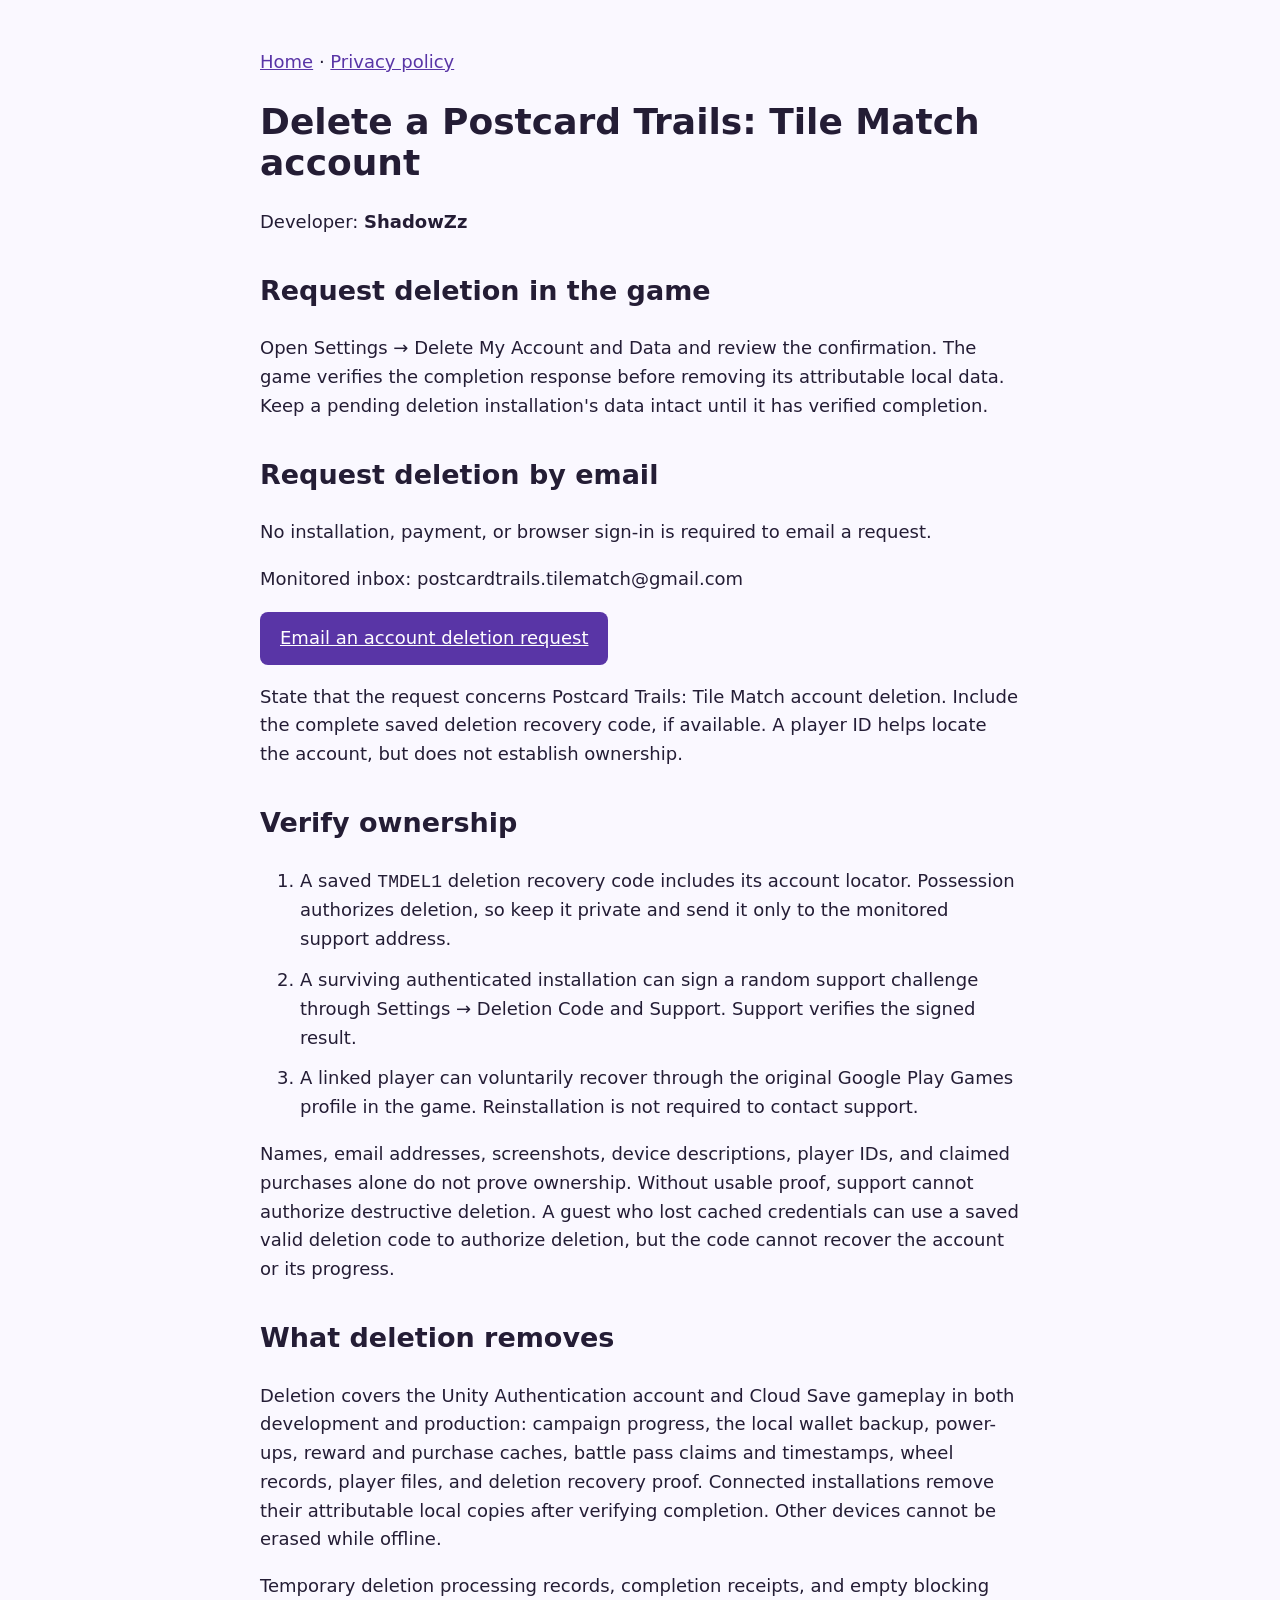
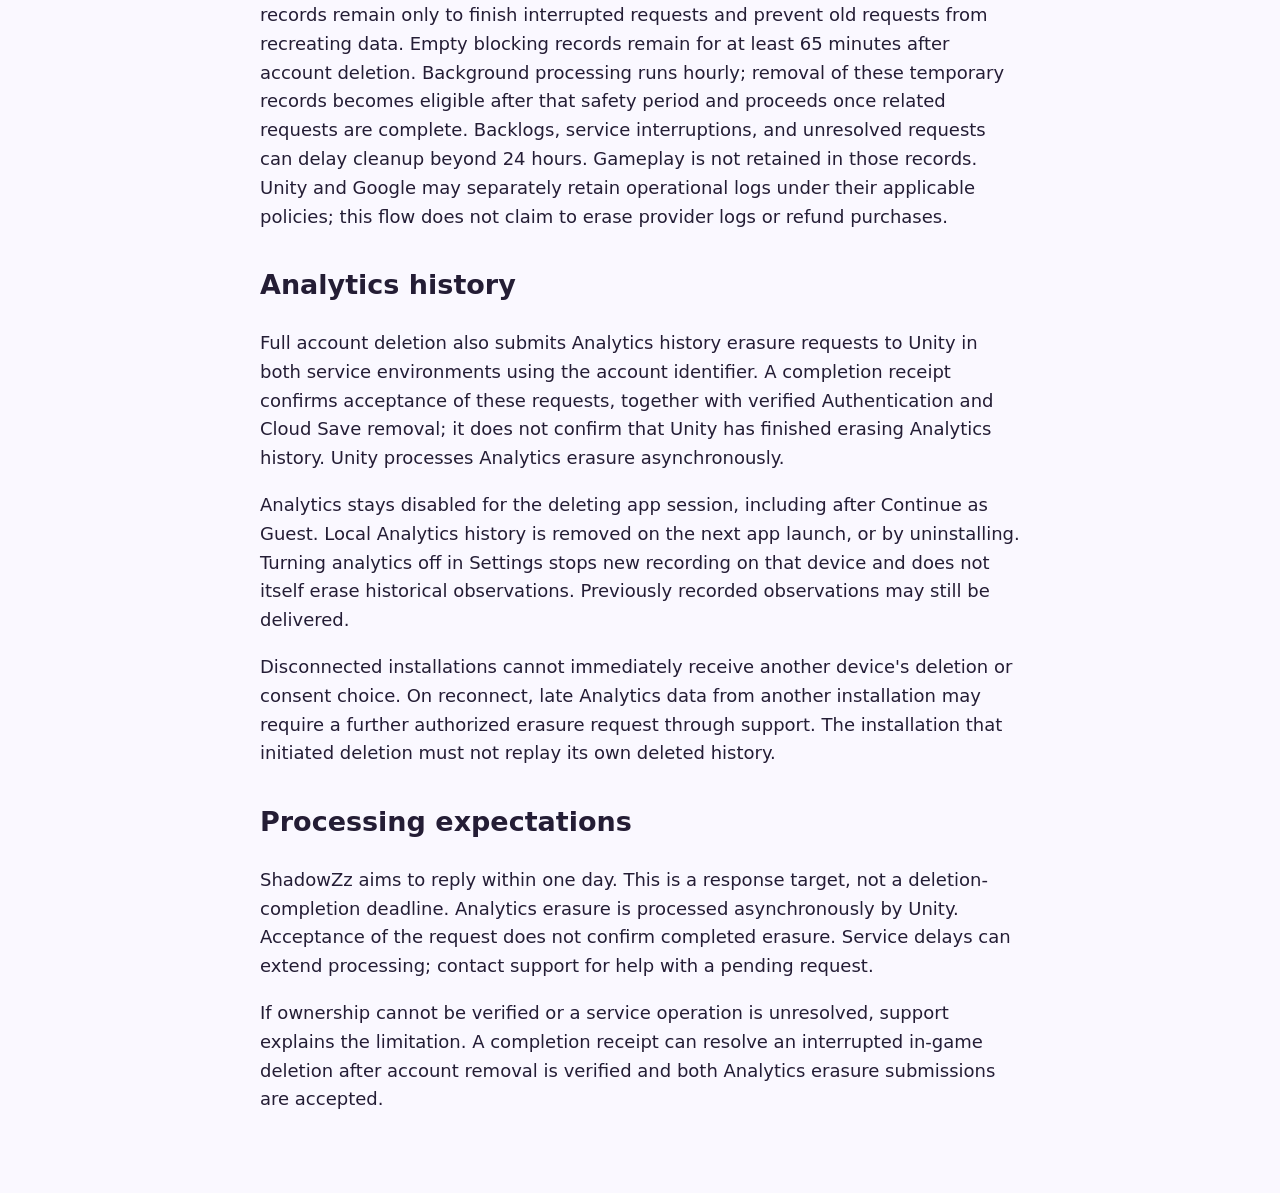
==== account-deletion/index.html @ d8522003 "Add files via upload" ====
<!doctype html>
<html lang="en"><head><meta charset="utf-8"><meta name="viewport" content="width=device-width,initial-scale=1"><title>Postcard Trails: Tile Match — Account deletion</title>
<style>body{font:18px/1.6 system-ui,sans-serif;color:#241d35;background:#faf8ff;margin:0}main{max-width:760px;margin:auto;padding:48px 24px}h1{line-height:1.15}a{color:#5935a6}section{margin:32px 0}.notice{padding:16px;background:#eee7fc;border-radius:12px}button,a.action{display:inline-block;padding:12px 20px;background:#5935a6;color:white;border:0;border-radius:8px}li{margin:12px 0}[hidden]{display:none}</style></head>
<body><main><nav aria-label="Main navigation"><a href="../">Home</a> · <a href="../privacy/">Privacy policy</a></nav><h1>Delete a Postcard Trails: Tile Match account</h1><p>Developer: <strong id="developer"></strong></p>
<p id="unavailable" class="notice">The public support route has not been configured. Publication is blocked until the developer supplies the real contact details and processing expectations.</p>
<section><h2>Request deletion in the game</h2><p>Open Settings → Delete My Account and Data and review the confirmation. The game verifies the completion response before removing its attributable local data. Keep a pending deletion installation's data intact until it has verified completion.</p></section>
<section><h2>Request deletion by email</h2><p>No installation, payment, or browser sign-in is required to email a request.</p><p id="contact"></p><a class="action" id="email" hidden>Email an account deletion request</a><p>State that the request concerns Postcard Trails: Tile Match account deletion. Include the complete saved deletion recovery code, if available. A player ID helps locate the account, but does not establish ownership.</p></section>
<section><h2>Verify ownership</h2><ol><li>A saved <code>TMDEL1</code> deletion recovery code includes its account locator. Possession authorizes deletion, so keep it private and send it only to the monitored support address.</li><li>A surviving authenticated installation can sign a random support challenge through Settings → Deletion Code and Support. Support verifies the signed result.</li><li>A linked player can voluntarily recover through the original Google Play Games profile in the game. Reinstallation is not required to contact support.</li></ol><p>Names, email addresses, screenshots, device descriptions, player IDs, and claimed purchases alone do not prove ownership. Without usable proof, support cannot authorize destructive deletion. A guest who lost cached credentials can use a saved valid deletion code to authorize deletion, but the code cannot recover the account or its progress.</p></section>
<section><h2>What deletion removes</h2><p>Deletion covers the Unity Authentication account and Cloud Save gameplay in both development and production: campaign progress, the local wallet backup, power-ups, reward and purchase caches, battle pass claims and timestamps, wheel records, player files, and deletion recovery proof. Connected installations remove their attributable local copies after verifying completion. Other devices cannot be erased while offline.</p><p>Temporary deletion processing records, completion receipts, and empty blocking records remain only to finish interrupted requests and prevent old requests from recreating data. Empty blocking records remain for at least 65 minutes after account deletion. Background processing runs hourly; removal of these temporary records becomes eligible after that safety period and proceeds once related requests are complete. Backlogs, service interruptions, and unresolved requests can delay cleanup beyond 24 hours. Gameplay is not retained in those records. Unity and Google may separately retain operational logs under their applicable policies; this flow does not claim to erase provider logs or refund purchases.</p></section>
<section><h2>Analytics history</h2><p>Full account deletion also submits Analytics history erasure requests to Unity in both service environments using the account identifier. A completion receipt confirms acceptance of these requests, together with verified Authentication and Cloud Save removal; it does not confirm that Unity has finished erasing Analytics history. Unity processes Analytics erasure asynchronously.</p><p>Analytics stays disabled for the deleting app session, including after Continue as Guest. Local Analytics history is removed on the next app launch, or by uninstalling. Turning analytics off in Settings stops new recording on that device and does not itself erase historical observations. Previously recorded observations may still be delivered.</p><p>Disconnected installations cannot immediately receive another device's deletion or consent choice. On reconnect, late Analytics data from another installation may require a further authorized erasure request through support. The installation that initiated deletion must not replay its own deleted history.</p></section>
<section><h2>Processing expectations</h2><p id="expectations"></p><p>If ownership cannot be verified or a service operation is unresolved, support explains the limitation. A completion receipt can resolve an interrupted in-game deletion after account removal is verified and both Analytics erasure submissions are accepted.</p></section>
<script id="public-configuration" type="application/json">{"developerDisplayName":"ShadowZz","supportEmail":"postcardtrails.tilematch@gmail.com","publicUrl":"https://kostitch.github.io/postcard-trails-info/account-deletion/","responseExpectation":"ShadowZz aims to reply within one day. This is a response target, not a deletion-completion deadline.","deletionExpectation":"Analytics erasure is processed asynchronously by Unity. Acceptance of the request does not confirm completed erasure. Service delays can extend processing; contact support for help with a pending request."}</script>
<script>
const configuration=JSON.parse(document.getElementById('public-configuration').textContent);
const required=['developerDisplayName','supportEmail','publicUrl','responseExpectation','deletionExpectation'];
const ready=required.every(key=>typeof configuration[key]==='string'&&configuration[key].trim())&&/^https:\/\//.test(configuration.publicUrl)&&/^[^\s@]+@[^\s@]+\.[^\s@]+$/.test(configuration.supportEmail);
document.getElementById('developer').textContent=configuration.developerDisplayName||'Not configured';
if(ready){document.getElementById('unavailable').hidden=true;document.getElementById('contact').textContent='Monitored inbox: '+configuration.supportEmail;const email=document.getElementById('email');email.href='mailto:'+configuration.supportEmail+'?subject='+encodeURIComponent('Postcard Trails: Tile Match account deletion request');email.hidden=false;document.getElementById('expectations').textContent=configuration.responseExpectation+' '+configuration.deletionExpectation;}
</script></main></body></html>
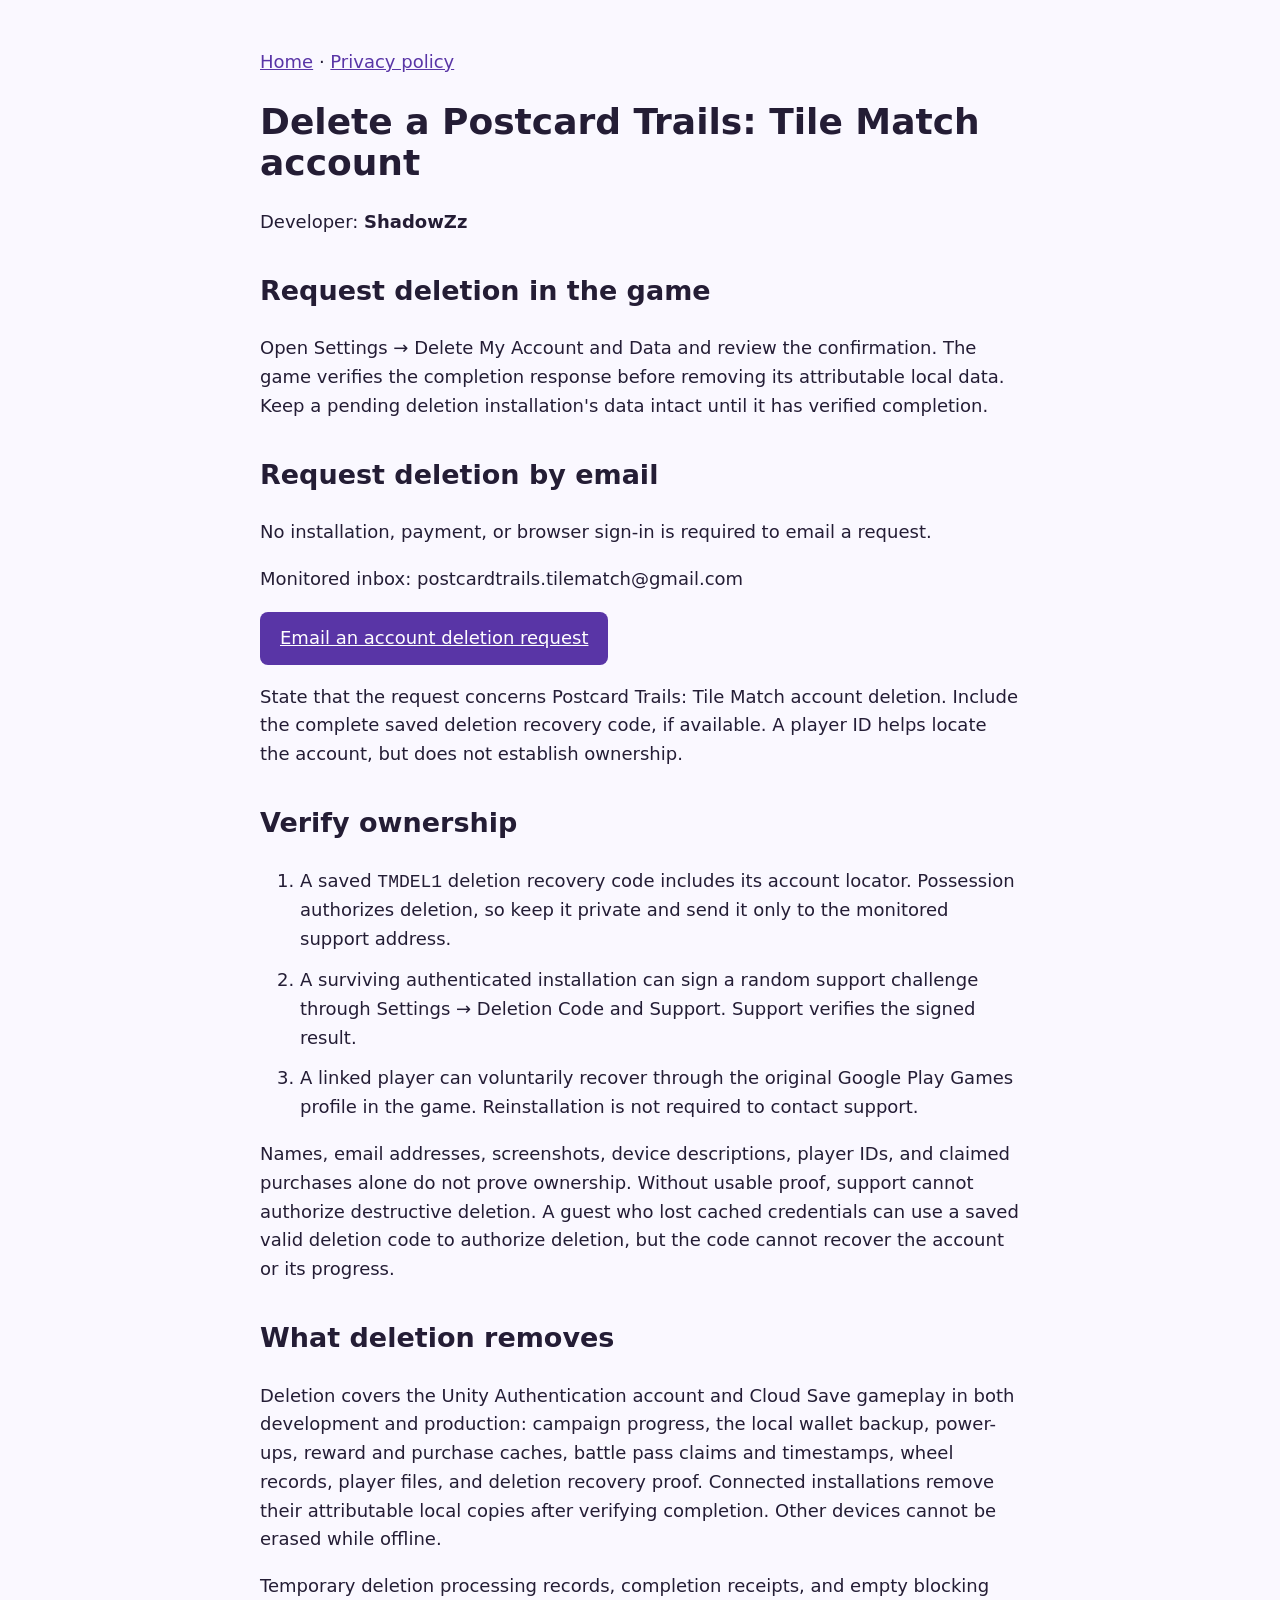
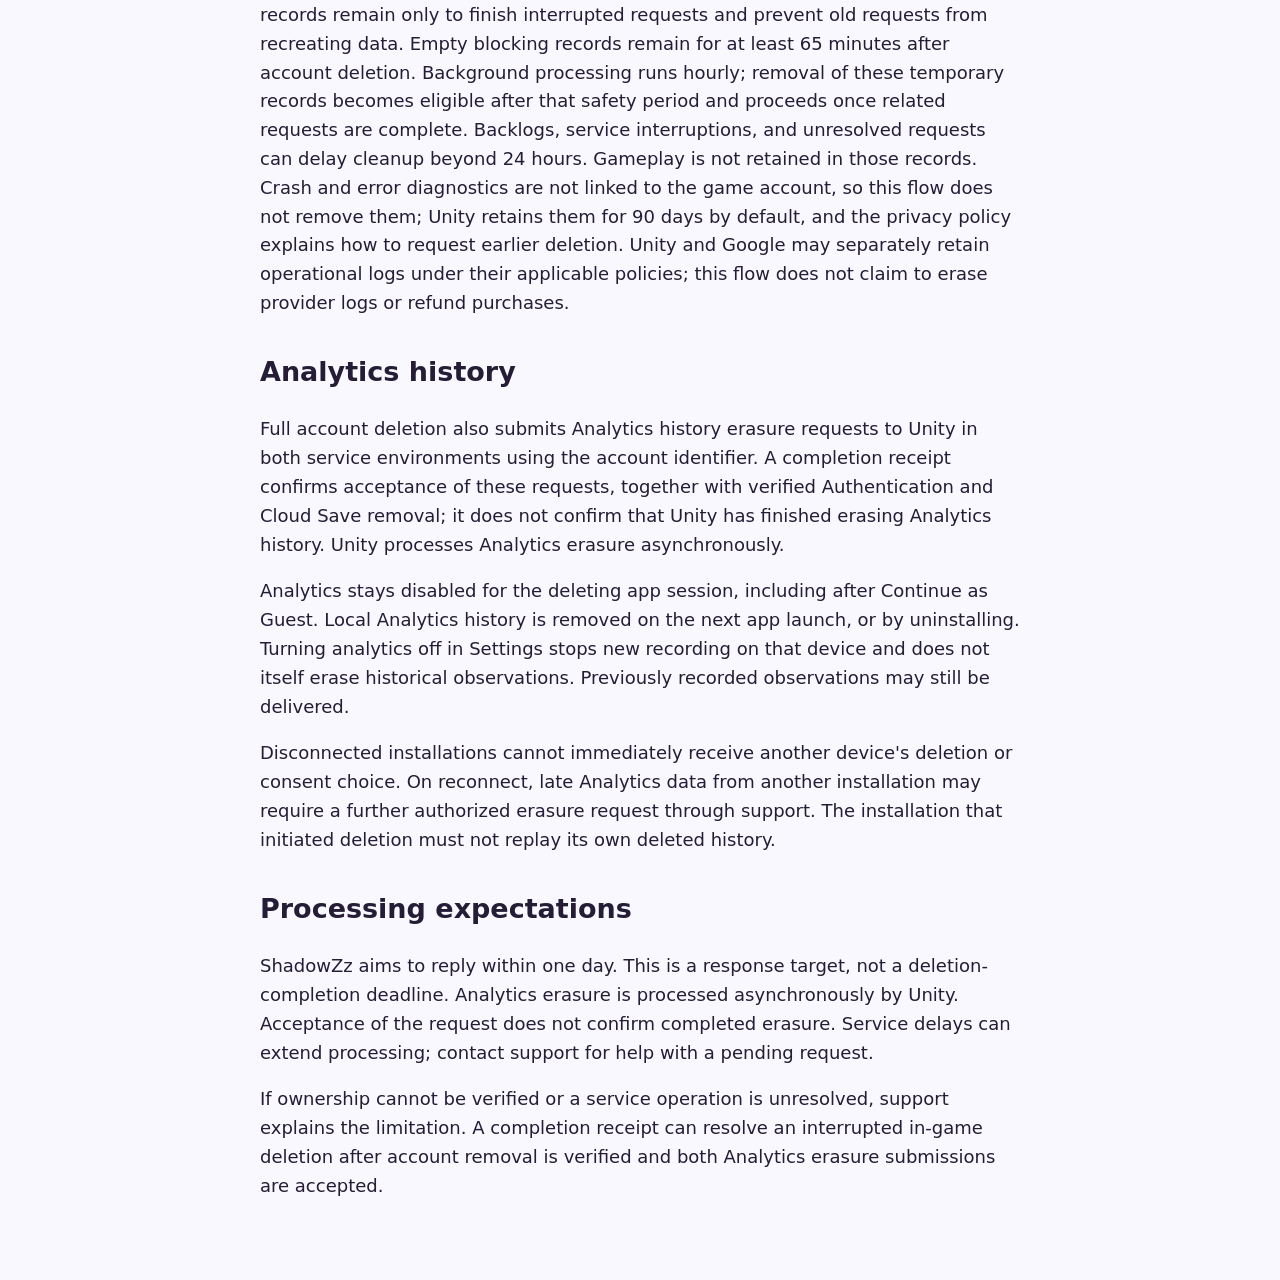
==== commit 1e731213: "Add files via upload" ====
--- a/account-deletion/index.html
+++ b/account-deletion/index.html
@@ -6,7 +6,7 @@
 <section><h2>Request deletion in the game</h2><p>Open Settings → Delete My Account and Data and review the confirmation. The game verifies the completion response before removing its attributable local data. Keep a pending deletion installation's data intact until it has verified completion.</p></section>
 <section><h2>Request deletion by email</h2><p>No installation, payment, or browser sign-in is required to email a request.</p><p id="contact"></p><a class="action" id="email" hidden>Email an account deletion request</a><p>State that the request concerns Postcard Trails: Tile Match account deletion. Include the complete saved deletion recovery code, if available. A player ID helps locate the account, but does not establish ownership.</p></section>
 <section><h2>Verify ownership</h2><ol><li>A saved <code>TMDEL1</code> deletion recovery code includes its account locator. Possession authorizes deletion, so keep it private and send it only to the monitored support address.</li><li>A surviving authenticated installation can sign a random support challenge through Settings → Deletion Code and Support. Support verifies the signed result.</li><li>A linked player can voluntarily recover through the original Google Play Games profile in the game. Reinstallation is not required to contact support.</li></ol><p>Names, email addresses, screenshots, device descriptions, player IDs, and claimed purchases alone do not prove ownership. Without usable proof, support cannot authorize destructive deletion. A guest who lost cached credentials can use a saved valid deletion code to authorize deletion, but the code cannot recover the account or its progress.</p></section>
-<section><h2>What deletion removes</h2><p>Deletion covers the Unity Authentication account and Cloud Save gameplay in both development and production: campaign progress, the local wallet backup, power-ups, reward and purchase caches, battle pass claims and timestamps, wheel records, player files, and deletion recovery proof. Connected installations remove their attributable local copies after verifying completion. Other devices cannot be erased while offline.</p><p>Temporary deletion processing records, completion receipts, and empty blocking records remain only to finish interrupted requests and prevent old requests from recreating data. Empty blocking records remain for at least 65 minutes after account deletion. Background processing runs hourly; removal of these temporary records becomes eligible after that safety period and proceeds once related requests are complete. Backlogs, service interruptions, and unresolved requests can delay cleanup beyond 24 hours. Gameplay is not retained in those records. Unity and Google may separately retain operational logs under their applicable policies; this flow does not claim to erase provider logs or refund purchases.</p></section>
+<section><h2>What deletion removes</h2><p>Deletion covers the Unity Authentication account and Cloud Save gameplay in both development and production: campaign progress, the local wallet backup, power-ups, reward and purchase caches, battle pass claims and timestamps, wheel records, player files, and deletion recovery proof. Connected installations remove their attributable local copies after verifying completion. Other devices cannot be erased while offline.</p><p>Temporary deletion processing records, completion receipts, and empty blocking records remain only to finish interrupted requests and prevent old requests from recreating data. Empty blocking records remain for at least 65 minutes after account deletion. Background processing runs hourly; removal of these temporary records becomes eligible after that safety period and proceeds once related requests are complete. Backlogs, service interruptions, and unresolved requests can delay cleanup beyond 24 hours. Gameplay is not retained in those records. Crash and error diagnostics are not linked to the game account, so this flow does not remove them; Unity retains them for 90 days by default, and the privacy policy explains how to request earlier deletion. Unity and Google may separately retain operational logs under their applicable policies; this flow does not claim to erase provider logs or refund purchases.</p></section>
 <section><h2>Analytics history</h2><p>Full account deletion also submits Analytics history erasure requests to Unity in both service environments using the account identifier. A completion receipt confirms acceptance of these requests, together with verified Authentication and Cloud Save removal; it does not confirm that Unity has finished erasing Analytics history. Unity processes Analytics erasure asynchronously.</p><p>Analytics stays disabled for the deleting app session, including after Continue as Guest. Local Analytics history is removed on the next app launch, or by uninstalling. Turning analytics off in Settings stops new recording on that device and does not itself erase historical observations. Previously recorded observations may still be delivered.</p><p>Disconnected installations cannot immediately receive another device's deletion or consent choice. On reconnect, late Analytics data from another installation may require a further authorized erasure request through support. The installation that initiated deletion must not replay its own deleted history.</p></section>
 <section><h2>Processing expectations</h2><p id="expectations"></p><p>If ownership cannot be verified or a service operation is unresolved, support explains the limitation. A completion receipt can resolve an interrupted in-game deletion after account removal is verified and both Analytics erasure submissions are accepted.</p></section>
 <script id="public-configuration" type="application/json">{"developerDisplayName":"ShadowZz","supportEmail":"postcardtrails.tilematch@gmail.com","publicUrl":"https://kostitch.github.io/postcard-trails-info/account-deletion/","responseExpectation":"ShadowZz aims to reply within one day. This is a response target, not a deletion-completion deadline.","deletionExpectation":"Analytics erasure is processed asynchronously by Unity. Acceptance of the request does not confirm completed erasure. Service delays can extend processing; contact support for help with a pending request."}</script>
